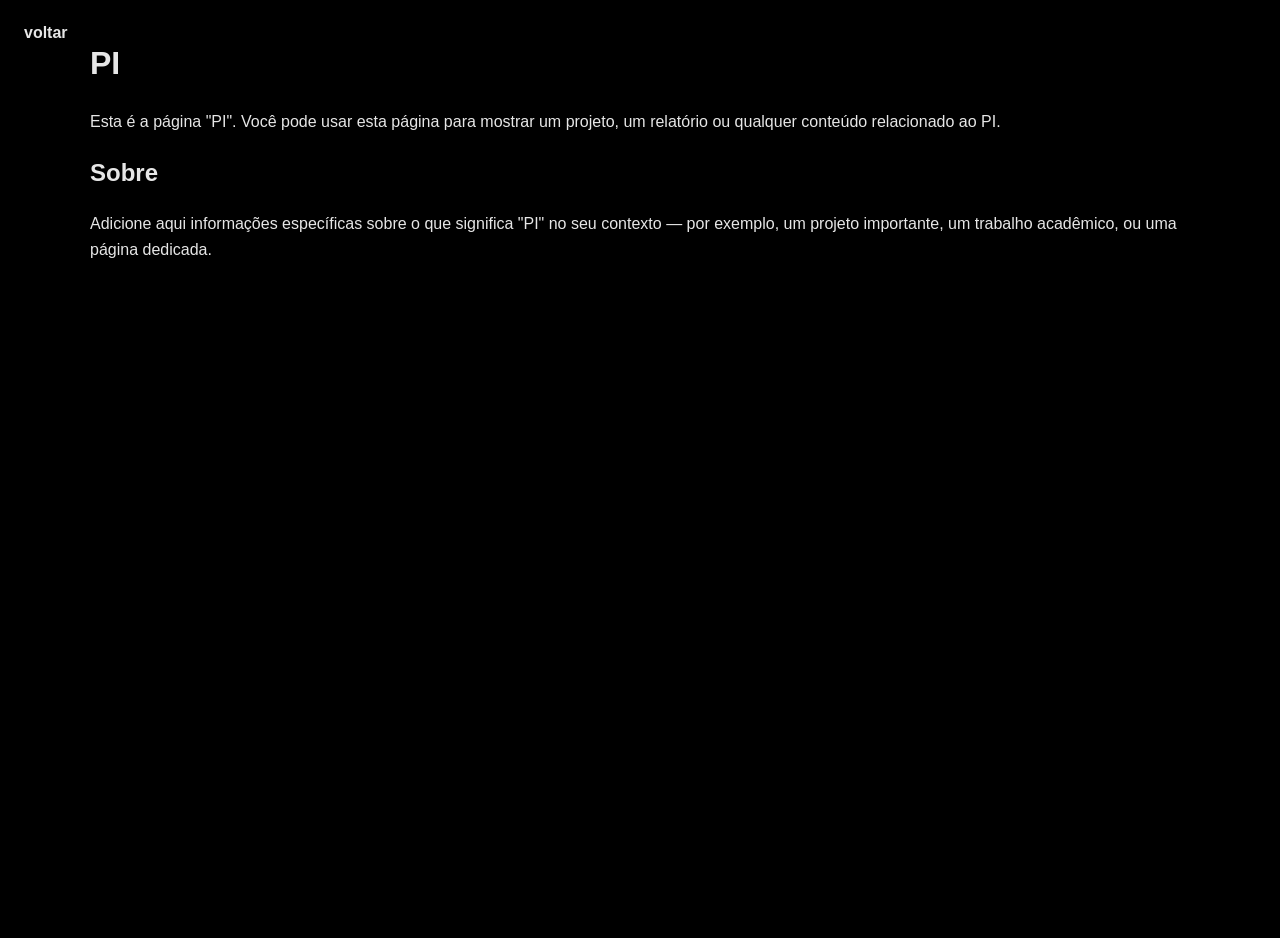
==== pi.html @ 8cd95c02 "Add files via upload" ====
<!DOCTYPE html>
<html lang="pt-BR">
<head>
    <meta charset="utf-8">
    <meta name="viewport" content="width=device-width,initial-scale=1">
    <title>PI - Kauan Petrilho</title>
    <link rel="stylesheet" href="styles.css">
    <meta name="description" content="Página PI de Kauan Petrilho">
    <style>
      body{background:#000;color:#e6e6e6;font-family:Inter,Arial,sans-serif}
      .container{width:min(1100px,92%);margin:2.4rem auto}
      a{color:#9fd7d0}
      /* esconder botão do GitHub nesta página para evitar sobreposição */
      .github-btn{display:none !important}
      /* botão voltar fixo no canto superior esquerdo */
      .back-btn{position:fixed;top:12px;left:12px;padding:8px 12px;border-radius:8px;background:transparent;border:0;color:#e6e6e6;text-decoration:none;font-weight:600;z-index:10001;transition:transform 160ms ease, color 160ms}
      .back-btn:hover{transform:translateY(-3px);color:#fff}
    </style>
</head>
<body>
    <a class="back-btn" href="portfolio.html">voltar</a>
    <main class="container">
        <h1>PI</h1>
        <p>Esta é a página "PI". Você pode usar esta página para mostrar um projeto, um relatório ou qualquer conteúdo relacionado ao PI.</p>
        <h2>Sobre</h2>
        <p>Adicione aqui informações específicas sobre o que significa "PI" no seu contexto — por exemplo, um projeto importante, um trabalho acadêmico, ou uma página dedicada.</p>
        
    </main>
</body>
</html>
---- styles.css ----
* { box-sizing: border-box; margin: 0; padding: 0; }
html,body { height: 100%; }
body {
  font-family: Inter, Arial, Helvetica, sans-serif;
  background: #000; /* preto básico */
  color: #e6e6e6;
  -webkit-font-smoothing:antialiased;
  -moz-osx-font-smoothing:grayscale;
  line-height: 1.6;
}

.container { width: min(1100px, 92%); margin: 0 auto; }

/* Header / Nav */
.site-header { padding: 1rem 0 0; }
.header-inner { display: flex; align-items: center; justify-content: space-between; padding: 0.5rem 0; }
.logo { color: #fff; font-weight:700; text-decoration:none; font-size:1.05rem; }
.main-nav a { color: #cfcfcf; margin-left: 1.1rem; text-decoration:none; font-weight:500; }
.main-nav a:hover { color: #fff; }

/* GitHub button (fixed top-left) */
.github-btn { position:fixed; top:12px; left:12px; display:inline-flex; align-items:center; justify-content:center; width:46px; height:46px; border-radius:10px; background:#111; border:1px solid rgba(255,255,255,0.06); color:#e6e6e6; text-decoration:none; box-shadow:0 6px 18px rgba(0,0,0,0.6); transition: transform 200ms ease, background 200ms ease, box-shadow 200ms ease; z-index:9999; }
.github-btn svg { width:18px; height:18px; }
.github-btn:hover { transform: translateY(-4px) scale(1.06); background:#222; box-shadow:0 12px 30px rgba(0,0,0,0.75); }

/* Hero */
.hero { margin-top: 1rem; background: linear-gradient(180deg, rgba(255,255,255,0.02), rgba(255,255,255,0.01)); padding: 2.4rem; border-radius: 12px; }
.hero-inner { display:flex; gap:2rem; align-items:center; justify-content:space-between; }
.hero-text h1 { font-size: clamp(1.6rem, 3.6vw, 2.6rem); margin-bottom: 0.4rem; color:#fff; }
.hero-text p { color: #d6d6d6; margin-bottom: 0.6rem; }
.lead { opacity:0.9; margin-bottom: 0.8rem; }
.hero-photo { width:140px; height:140px; display:flex; align-items:center; justify-content:center; }

.hero-ctas { margin-top: 0.6rem; display:flex; gap:0.8rem; }
.btn { display:inline-block; padding:0.55rem 0.9rem; border-radius:8px; text-decoration:none; color:#e6e6e6; background:transparent; border:1px solid rgba(230,230,230,0.06); }
.btn-primary { background:#1a1a1a; border:1px solid rgba(255,255,255,0.06); box-shadow:0 4px 12px rgba(0,0,0,0.6); }
.btn-primary:hover { background:#272727; }

/* Sections */
main { display: grid; gap: 1.2rem; margin-top: 1.6rem; }
section { background: rgba(255,255,255,0.02); border-radius:10px; padding:1.2rem; border:1px solid rgba(255,255,255,0.03); }
section h2 { color: #ffffff; margin-bottom:0.6rem; }

.projects-grid { display:grid; grid-template-columns: repeat(auto-fit, minmax(220px,1fr)); gap:1rem; }
.project-card { background: rgba(255,255,255,0.01); padding:0.9rem; border-radius:10px; border:1px solid rgba(255,255,255,0.03); }
.project-card h3 { margin-bottom:0.4rem; color:#fff; }

.contact a { color:#9fd7d0; text-decoration:none; }
.contact a:hover { text-decoration:underline; }

footer { text-align:center; padding:1rem 0; color:#9b9b9b; margin-top:1rem; }

/* Responsive adjustments */
@media (max-width: 720px) {
  .hero-inner { flex-direction:column; text-align:center; }
  .main-nav { display:none; }
  .hero-photo { margin-top:0.6rem; }
}
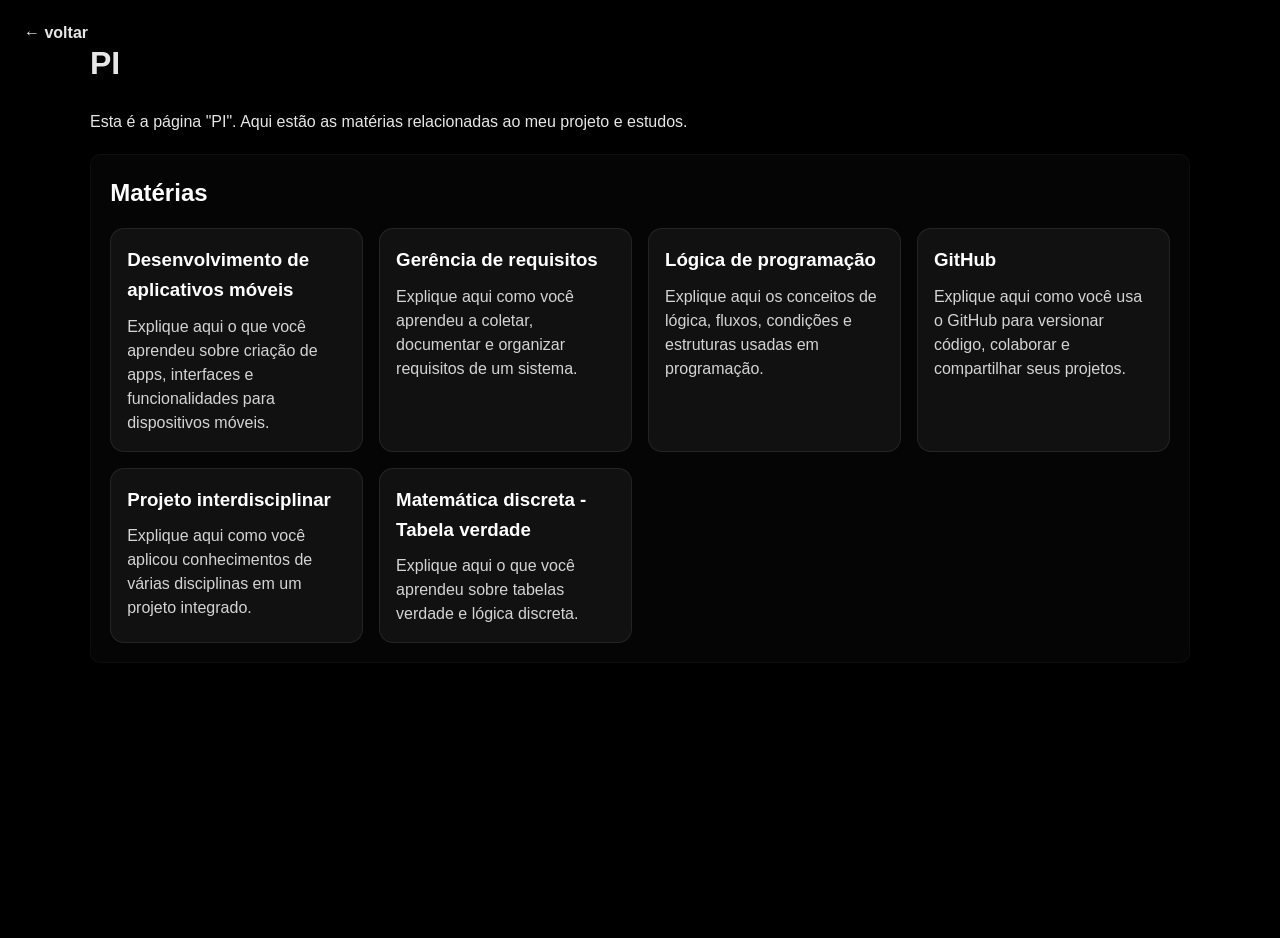
==== commit 303a1129: "Update pi.html" ====
--- a/pi.html
+++ b/pi.html
@@ -10,6 +10,10 @@
       body{background:#000;color:#e6e6e6;font-family:Inter,Arial,sans-serif}
       .container{width:min(1100px,92%);margin:2.4rem auto}
       a{color:#9fd7d0}
+      .subject-grid{display:grid;grid-template-columns:repeat(auto-fit,minmax(240px,1fr));gap:1rem;margin-top:1rem}
+      .subject-card{background:rgba(255,255,255,0.05);border:1px solid rgba(255,255,255,0.08);border-radius:14px;padding:1rem;}
+      .subject-card h3{margin-bottom:0.6rem;color:#fff}
+      .subject-card p{color:#d4d4d4;line-height:1.5}
       /* esconder botão do GitHub nesta página para evitar sobreposição */
       .github-btn{display:none !important}
       /* botão voltar fixo no canto superior esquerdo */
@@ -18,13 +22,40 @@
     </style>
 </head>
 <body>
-    <a class="back-btn" href="portfolio.html">voltar</a>
+    <a class="back-btn" href="portfolio.html">← voltar</a>
     <main class="container">
         <h1>PI</h1>
-        <p>Esta é a página "PI". Você pode usar esta página para mostrar um projeto, um relatório ou qualquer conteúdo relacionado ao PI.</p>
-        <h2>Sobre</h2>
-        <p>Adicione aqui informações específicas sobre o que significa "PI" no seu contexto — por exemplo, um projeto importante, um trabalho acadêmico, ou uma página dedicada.</p>
-        
+        <p>Esta é a página "PI". Aqui estão as matérias relacionadas ao meu projeto e estudos.</p>
+
+        <section class="subjects">
+            <h2>Matérias</h2>
+            <div class="subject-grid">
+                <div class="subject-card">
+                    <h3>Desenvolvimento de aplicativos móveis</h3>
+                    <p>Explique aqui o que você aprendeu sobre criação de apps, interfaces e funcionalidades para dispositivos móveis.</p>
+                </div>
+                <div class="subject-card">
+                    <h3>Gerência de requisitos</h3>
+                    <p>Explique aqui como você aprendeu a coletar, documentar e organizar requisitos de um sistema.</p>
+                </div>
+                <div class="subject-card">
+                    <h3>Lógica de programação</h3>
+                    <p>Explique aqui os conceitos de lógica, fluxos, condições e estruturas usadas em programação.</p>
+                </div>
+                <div class="subject-card">
+                    <h3>GitHub</h3>
+                    <p>Explique aqui como você usa o GitHub para versionar código, colaborar e compartilhar seus projetos.</p>
+                </div>
+                <div class="subject-card">
+                    <h3>Projeto interdisciplinar</h3>
+                    <p>Explique aqui como você aplicou conhecimentos de várias disciplinas em um projeto integrado.</p>
+                </div>
+                <div class="subject-card">
+                    <h3>Matemática discreta - Tabela verdade</h3>
+                    <p>Explique aqui o que você aprendeu sobre tabelas verdade e lógica discreta.</p>
+                </div>
+            </div>
+        </section>
     </main>
 </body>
 </html>
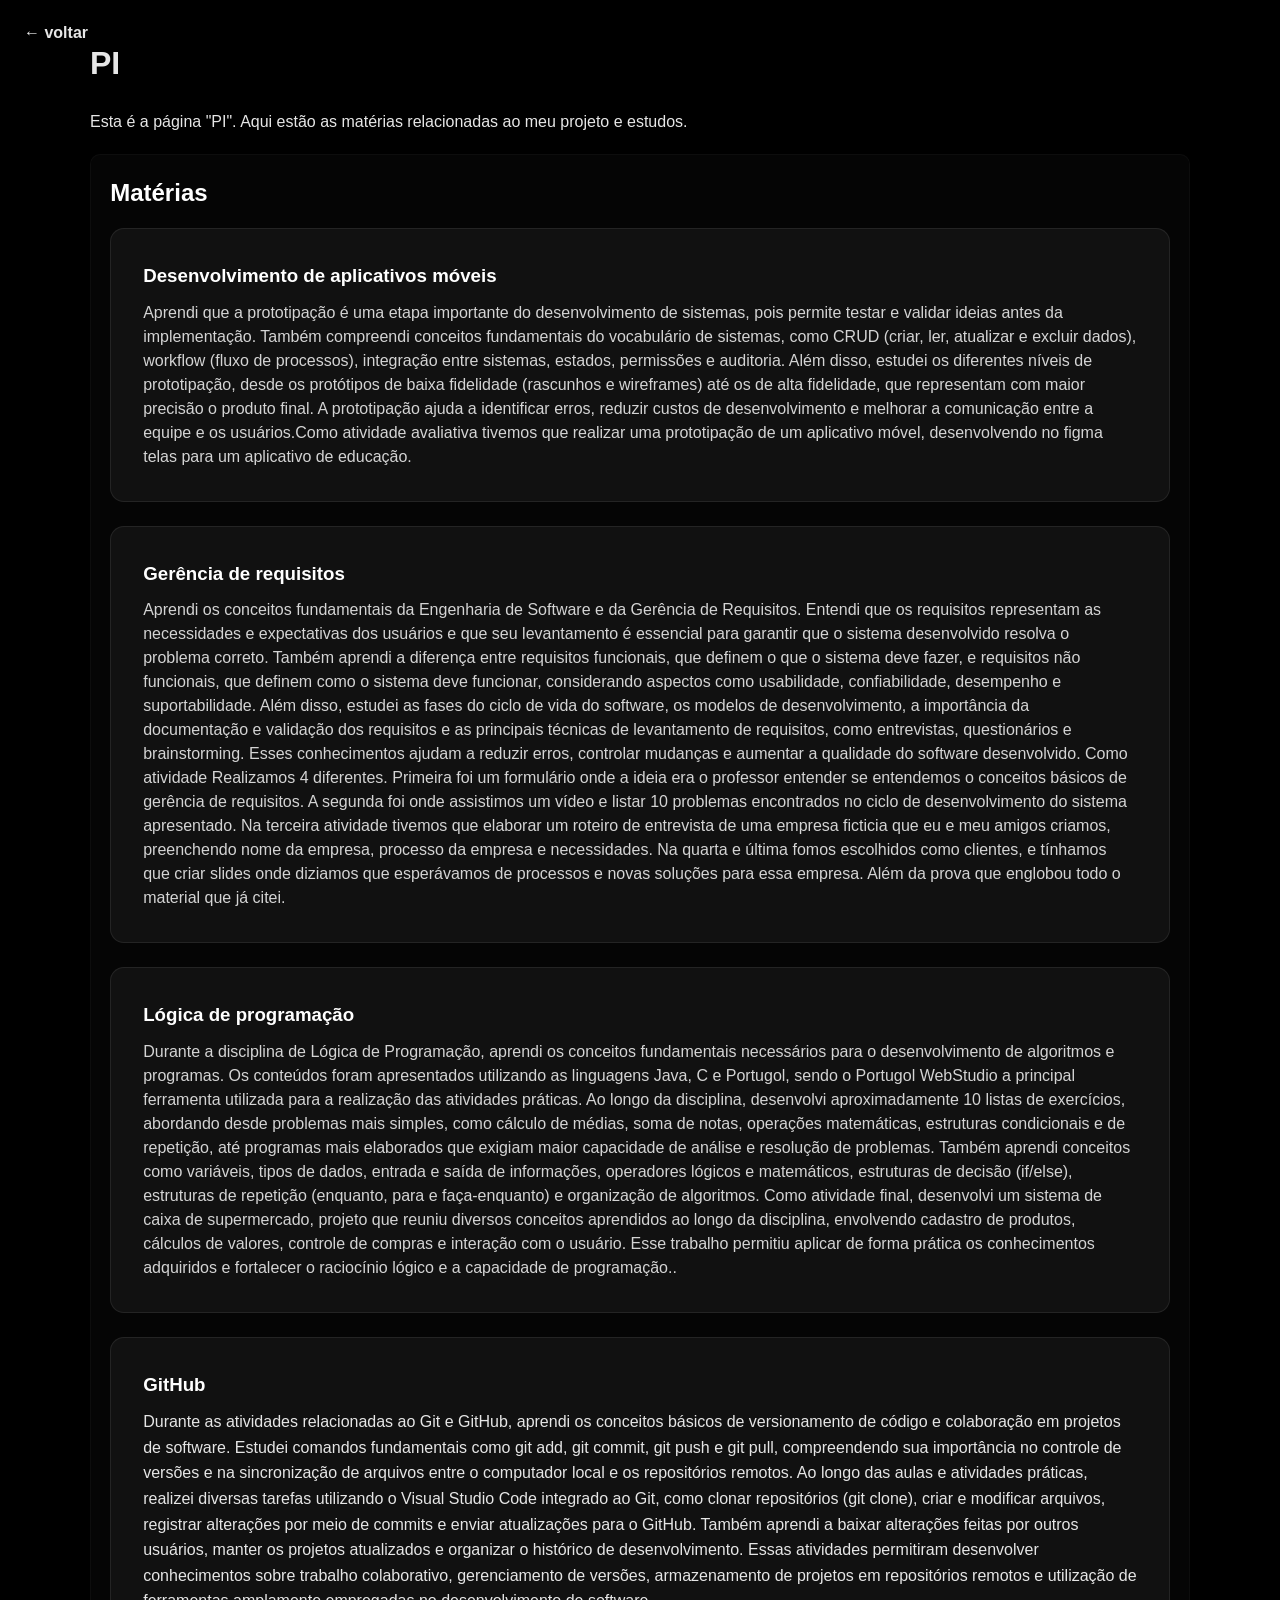
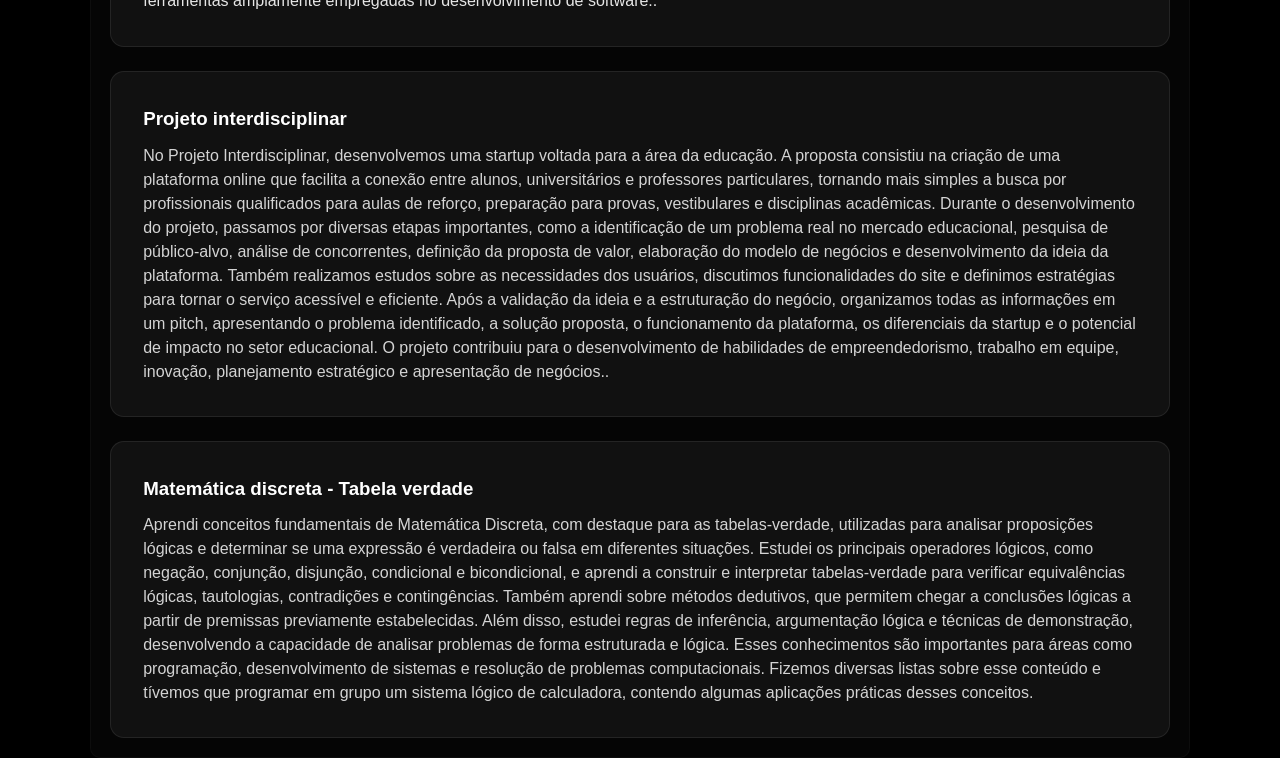
==== commit 94dc4827: "Update pi.html" ====
--- a/pi.html
+++ b/pi.html
@@ -10,8 +10,8 @@
       body{background:#000;color:#e6e6e6;font-family:Inter,Arial,sans-serif}
       .container{width:min(1100px,92%);margin:2.4rem auto}
       a{color:#9fd7d0}
-      .subject-grid{display:grid;grid-template-columns:repeat(auto-fit,minmax(240px,1fr));gap:1rem;margin-top:1rem}
-      .subject-card{background:rgba(255,255,255,0.05);border:1px solid rgba(255,255,255,0.08);border-radius:14px;padding:1rem;}
+      .subject-grid{display:grid;grid-template-columns:1fr;gap:1.5rem;margin-top:1rem}
+      .subject-card{background:rgba(255,255,255,0.05);border:1px solid rgba(255,255,255,0.08);border-radius:14px;padding:2rem;min-height:200px;}
       .subject-card h3{margin-bottom:0.6rem;color:#fff}
       .subject-card p{color:#d4d4d4;line-height:1.5}
       /* esconder botão do GitHub nesta página para evitar sobreposição */
@@ -32,27 +32,43 @@
             <div class="subject-grid">
                 <div class="subject-card">
                     <h3>Desenvolvimento de aplicativos móveis</h3>
-                    <p>Explique aqui o que você aprendeu sobre criação de apps, interfaces e funcionalidades para dispositivos móveis.</p>
+                    <p>Aprendi que a prototipação é uma etapa importante do desenvolvimento de sistemas, pois permite testar e validar ideias antes da implementação. Também compreendi conceitos fundamentais do vocabulário de sistemas, como CRUD (criar, ler, atualizar e excluir dados), workflow (fluxo de processos), integração entre sistemas, estados, permissões e auditoria. Além disso, estudei os diferentes níveis de prototipação, desde os protótipos de baixa fidelidade (rascunhos e wireframes) até os de alta fidelidade, que representam com maior precisão o produto final. A prototipação ajuda a identificar erros, reduzir custos de desenvolvimento e melhorar a comunicação entre a equipe e os usuários.Como atividade avaliativa tivemos que realizar uma prototipação de um aplicativo móvel, desenvolvendo no figma telas para um aplicativo de educação.    </p>
                 </div>
                 <div class="subject-card">
                     <h3>Gerência de requisitos</h3>
-                    <p>Explique aqui como você aprendeu a coletar, documentar e organizar requisitos de um sistema.</p>
+                    <p>Aprendi os conceitos fundamentais da Engenharia de Software e da Gerência de Requisitos. Entendi que os requisitos representam as necessidades e expectativas dos usuários e que seu levantamento é essencial para garantir que o sistema desenvolvido resolva o problema correto. Também aprendi a diferença entre requisitos funcionais, que definem o que o sistema deve fazer, e requisitos não funcionais, que definem como o sistema deve funcionar, considerando aspectos como usabilidade, confiabilidade, desempenho e suportabilidade. Além disso, estudei as fases do ciclo de vida do software, os modelos de desenvolvimento, a importância da documentação e validação dos requisitos e as principais técnicas de levantamento de requisitos, como entrevistas, questionários e brainstorming. Esses conhecimentos ajudam a reduzir erros, controlar mudanças e aumentar a qualidade do software desenvolvido. Como atividade Realizamos 4 diferentes. Primeira foi um formulário onde a ideia era o professor entender se entendemos o conceitos básicos de gerência de requisitos. A segunda foi onde assistimos um vídeo e listar 10 problemas encontrados no ciclo de desenvolvimento do sistema apresentado. Na terceira atividade tivemos que elaborar um roteiro de entrevista de uma empresa ficticia que eu e meu amigos criamos, preenchendo nome da empresa, processo da empresa e necessidades. Na quarta e última fomos escolhidos como clientes, e tínhamos que criar slides onde diziamos que esperávamos de processos e novas soluções para essa empresa. Além da prova que englobou todo o material que já citei.  </p>
                 </div>
                 <div class="subject-card">
                     <h3>Lógica de programação</h3>
-                    <p>Explique aqui os conceitos de lógica, fluxos, condições e estruturas usadas em programação.</p>
+                    <p>Durante a disciplina de Lógica de Programação, aprendi os conceitos fundamentais necessários para o desenvolvimento de algoritmos e programas. Os conteúdos foram apresentados utilizando as linguagens Java, C e Portugol, sendo o Portugol WebStudio a principal ferramenta utilizada para a realização das atividades práticas.
+
+Ao longo da disciplina, desenvolvi aproximadamente 10 listas de exercícios, abordando desde problemas mais simples, como cálculo de médias, soma de notas, operações matemáticas, estruturas condicionais e de repetição, até programas mais elaborados que exigiam maior capacidade de análise e resolução de problemas.
+
+Também aprendi conceitos como variáveis, tipos de dados, entrada e saída de informações, operadores lógicos e matemáticos, estruturas de decisão (if/else), estruturas de repetição (enquanto, para e faça-enquanto) e organização de algoritmos.
+
+Como atividade final, desenvolvi um sistema de caixa de supermercado, projeto que reuniu diversos conceitos aprendidos ao longo da disciplina, envolvendo cadastro de produtos, cálculos de valores, controle de compras e interação com o usuário. Esse trabalho permitiu aplicar de forma prática os conhecimentos adquiridos e fortalecer o raciocínio lógico e a capacidade de programação..</p>
                 </div>
                 <div class="subject-card">
                     <h3>GitHub</h3>
-                    <p>Explique aqui como você usa o GitHub para versionar código, colaborar e compartilhar seus projetos.</p>
+                    <p ></p>Durante as atividades relacionadas ao Git e GitHub, aprendi os conceitos básicos de versionamento de código e colaboração em projetos de software. Estudei comandos fundamentais como git add, git commit, git push e git pull, compreendendo sua importância no controle de versões e na sincronização de arquivos entre o computador local e os repositórios remotos.
+                       Ao longo das aulas e atividades práticas, realizei diversas tarefas utilizando o Visual Studio Code integrado ao Git, como clonar repositórios (git clone), criar e modificar arquivos, registrar alterações por meio de commits e enviar atualizações para o GitHub. Também aprendi a baixar alterações feitas por outros usuários, manter os projetos atualizados e organizar o histórico de desenvolvimento.
+
+Essas atividades permitiram desenvolver conhecimentos sobre trabalho colaborativo, gerenciamento de versões, armazenamento de projetos em repositórios remotos e utilização de ferramentas amplamente empregadas no desenvolvimento de software..</p>
                 </div>
                 <div class="subject-card">
                     <h3>Projeto interdisciplinar</h3>
-                    <p>Explique aqui como você aplicou conhecimentos de várias disciplinas em um projeto integrado.</p>
+                    <p>No Projeto Interdisciplinar, desenvolvemos uma startup voltada para a área da educação. A proposta consistiu na criação de uma plataforma online que facilita a conexão entre alunos, universitários e professores particulares, tornando mais simples a busca por profissionais qualificados para aulas de reforço, preparação para provas, vestibulares e disciplinas acadêmicas.
+
+Durante o desenvolvimento do projeto, passamos por diversas etapas importantes, como a identificação de um problema real no mercado educacional, pesquisa de público-alvo, análise de concorrentes, definição da proposta de valor, elaboração do modelo de negócios e desenvolvimento da ideia da plataforma. Também realizamos estudos sobre as necessidades dos usuários, discutimos funcionalidades do site e definimos estratégias para tornar o serviço acessível e eficiente.
+
+Após a validação da ideia e a estruturação do negócio, organizamos todas as informações em um pitch, apresentando o problema identificado, a solução proposta, o funcionamento da plataforma, os diferenciais da startup e o potencial de impacto no setor educacional.
+
+O projeto contribuiu para o desenvolvimento de habilidades de empreendedorismo, trabalho em equipe, inovação, planejamento estratégico e apresentação de negócios..</p>
                 </div>
                 <div class="subject-card">
                     <h3>Matemática discreta - Tabela verdade</h3>
-                    <p>Explique aqui o que você aprendeu sobre tabelas verdade e lógica discreta.</p>
+                    <p>Aprendi conceitos fundamentais de Matemática Discreta, com destaque para as tabelas-verdade, utilizadas para analisar proposições lógicas e determinar se uma expressão é verdadeira ou falsa em diferentes situações. Estudei os principais operadores lógicos, como negação, conjunção, disjunção, condicional e bicondicional, e aprendi a construir e interpretar tabelas-verdade para verificar equivalências lógicas, tautologias, contradições e contingências.
+                    Também aprendi sobre métodos dedutivos, que permitem chegar a conclusões lógicas a partir de premissas previamente estabelecidas. Além disso, estudei regras de inferência, argumentação lógica e técnicas de demonstração, desenvolvendo a capacidade de analisar problemas de forma estruturada e lógica. Esses conhecimentos são importantes para áreas como programação, desenvolvimento de sistemas e resolução de problemas computacionais. Fizemos diversas listas sobre esse conteúdo e tívemos que programar em grupo um sistema lógico de calculadora, contendo algumas aplicações práticas desses conceitos. </p>
                 </div>
             </div>
         </section>
--- a/styles.css
+++ b/styles.css
@@ -1,3 +1,4 @@
+/* Reset and base */
 * { box-sizing: border-box; margin: 0; padding: 0; }
 html,body { height: 100%; }
 body {
@@ -18,10 +19,11 @@
 .main-nav a { color: #cfcfcf; margin-left: 1.1rem; text-decoration:none; font-weight:500; }
 .main-nav a:hover { color: #fff; }
 
-/* GitHub button (fixed top-left) */
-.github-btn { position:fixed; top:12px; left:12px; display:inline-flex; align-items:center; justify-content:center; width:46px; height:46px; border-radius:10px; background:#111; border:1px solid rgba(255,255,255,0.06); color:#e6e6e6; text-decoration:none; box-shadow:0 6px 18px rgba(0,0,0,0.6); transition: transform 200ms ease, background 200ms ease, box-shadow 200ms ease; z-index:9999; }
-.github-btn svg { width:18px; height:18px; }
-.github-btn:hover { transform: translateY(-4px) scale(1.06); background:#222; box-shadow:0 12px 30px rgba(0,0,0,0.75); }
+/* Social buttons (fixed top-left) */
+.social-buttons { position:fixed; top:12px; left:12px; display:flex; gap:0.75rem; z-index:9999; }
+.social-btn { display:inline-flex; align-items:center; justify-content:center; width:46px; height:46px; border-radius:10px; background:#111; border:1px solid rgba(255,255,255,0.06); color:#e6e6e6; text-decoration:none; box-shadow:0 6px 18px rgba(0,0,0,0.6); transition: transform 200ms ease, background 200ms ease, box-shadow 200ms ease; }
+.social-btn svg { width:18px; height:18px; }
+.social-btn:hover { transform: translateY(-4px) scale(1.06); background:#222; box-shadow:0 12px 30px rgba(0,0,0,0.75); }
 
 /* Hero */
 .hero { margin-top: 1rem; background: linear-gradient(180deg, rgba(255,255,255,0.02), rgba(255,255,255,0.01)); padding: 2.4rem; border-radius: 12px; }
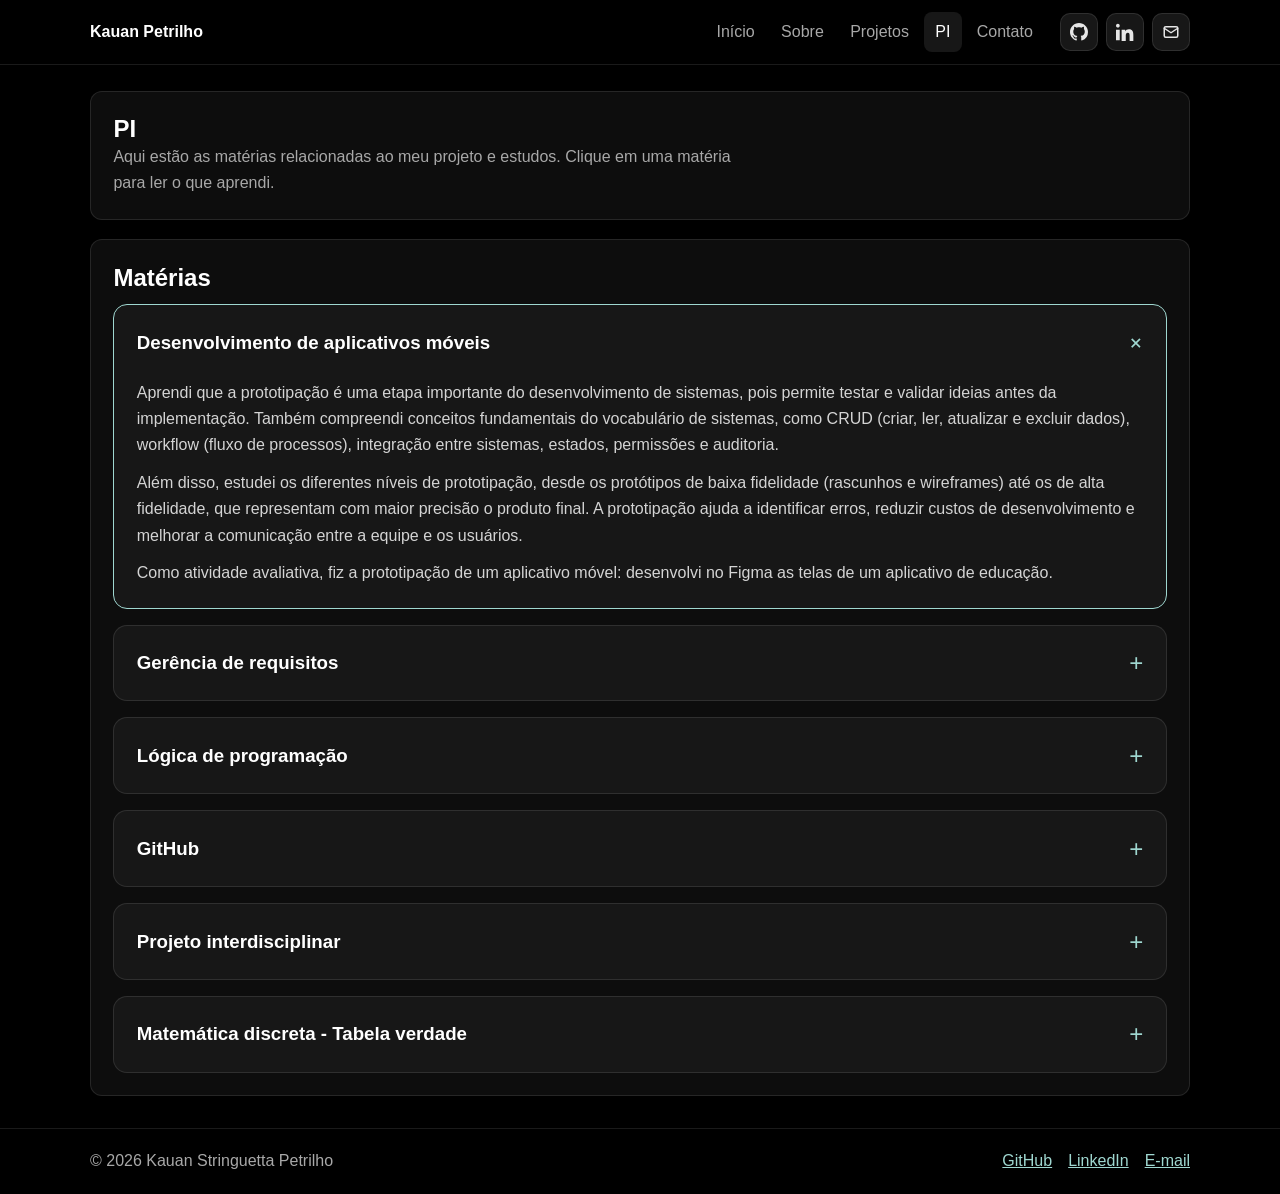
==== commit b0338875: "mudanças basicas no repositorio" ====
--- a/pi.html
+++ b/pi.html
@@ -1,77 +1,129 @@
 <!DOCTYPE html>
 <html lang="pt-BR">
 <head>
-    <meta charset="utf-8">
-    <meta name="viewport" content="width=device-width,initial-scale=1">
+    <meta charset="UTF-8">
+    <meta name="viewport" content="width=device-width, initial-scale=1.0">
     <title>PI - Kauan Petrilho</title>
-    <link rel="stylesheet" href="styles.css">
-    <meta name="description" content="Página PI de Kauan Petrilho">
-    <style>
-      body{background:#000;color:#e6e6e6;font-family:Inter,Arial,sans-serif}
-      .container{width:min(1100px,92%);margin:2.4rem auto}
-      a{color:#9fd7d0}
-      .subject-grid{display:grid;grid-template-columns:1fr;gap:1.5rem;margin-top:1rem}
-      .subject-card{background:rgba(255,255,255,0.05);border:1px solid rgba(255,255,255,0.08);border-radius:14px;padding:2rem;min-height:200px;}
-      .subject-card h3{margin-bottom:0.6rem;color:#fff}
-      .subject-card p{color:#d4d4d4;line-height:1.5}
-      /* esconder botão do GitHub nesta página para evitar sobreposição */
-      .github-btn{display:none !important}
-      /* botão voltar fixo no canto superior esquerdo */
-      .back-btn{position:fixed;top:12px;left:12px;padding:8px 12px;border-radius:8px;background:transparent;border:0;color:#e6e6e6;text-decoration:none;font-weight:600;z-index:10001;transition:transform 160ms ease, color 160ms}
-      .back-btn:hover{transform:translateY(-3px);color:#fff}
-    </style>
+    <meta name="description" content="Página PI de Kauan Petrilho: matérias e atividades do primeiro ano">
+    <link rel="stylesheet" href="style.css">
+    <script src="script.js" defer></script>
 </head>
 <body>
-    <a class="back-btn" href="portfolio.html">← voltar</a>
-    <main class="container">
-        <h1>PI</h1>
-        <p>Esta é a página "PI". Aqui estão as matérias relacionadas ao meu projeto e estudos.</p>
+    <a class="skip-link" href="#conteudo">Ir para o conteúdo</a>
 
-        <section class="subjects">
-            <h2>Matérias</h2>
+    <header class="site-header">
+        <div class="container header-inner">
+            <a class="logo" href="index.html">Kauan Petrilho</a>
+            <button class="menu-toggle" type="button" aria-expanded="false" aria-controls="main-nav" aria-label="Abrir menu">
+                <span></span><span></span><span></span>
+            </button>
+            <nav id="main-nav" class="main-nav" aria-label="Navegação principal">
+                <a href="index.html">Início</a>
+                <a href="index.html#about">Sobre</a>
+                <a href="projetos.html">Projetos</a>
+                <a href="pi.html" aria-current="page">PI</a>
+                <a href="index.html#contact">Contato</a>
+            </nav>
+            <div class="header-actions">
+                <a class="icon-btn" href="https://github.com/Kauan-petrilho" target="_blank" rel="noopener" aria-label="GitHub" title="GitHub">
+                    <svg viewBox="0 0 16 16" fill="currentColor" aria-hidden="true"><path fill-rule="evenodd" d="M8 0C3.58 0 0 3.58 0 8c0 3.54 2.29 6.53 5.47 7.59.4.07.55-.17.55-.38 0-.19-.01-.82-.01-1.49-2.01.37-2.53-.49-2.69-.94-.09-.23-.48-.94-.82-1.13-.28-.15-.68-.52-.01-.53.63-.01 1.08.58 1.23.82.72 1.21 1.87.87 2.33.66.07-.52.28-.87.51-1.07-1.78-.2-3.64-.89-3.64-3.95 0-.87.31-1.59.82-2.15-.08-.2-.36-1.02.08-2.12 0 0 .67-.21 2.2.82.64-.18 1.32-.27 2-.27.68 0 1.36.09 2 .27 1.53-1.04 2.2-.82 2.2-.82.44 1.1.16 1.92.08 2.12.51.56.82 1.27.82 2.15 0 3.07-1.87 3.75-3.65 3.95.29.25.54.73.54 1.48 0 1.07-.01 1.93-.01 2.2 0 .21.15.46.55.38A8.013 8.013 0 0 0 16 8c0-4.42-3.58-8-8-8z"/></svg>
+                </a>
+                <a class="icon-btn" href="https://www.linkedin.com/in/kauan-petrilho-874bb33b4/" target="_blank" rel="noopener" aria-label="LinkedIn" title="LinkedIn">
+                    <svg viewBox="0 0 24 24" fill="currentColor" aria-hidden="true"><path d="M4.98 3.5C4.98 4.88 3.88 6 2.49 6 1.1 6 0 4.88 0 3.5 0 2.12 1.1 1 2.49 1 3.88 1 4.98 2.12 4.98 3.5zM0 8.99h4.98v14H0v-14zm7.5 0h4.78v1.89h.07c.67-1.27 2.31-2.6 4.76-2.6 5.08 0 6.01 3.34 6.01 7.68v8.03h-4.98v-7.12c0-1.7-.03-3.89-2.37-3.89-2.38 0-2.74 1.86-2.74 3.79v7.22H7.5v-14z"/></svg>
+                </a>
+                <a class="icon-btn" href="mailto:kauanpetrilho@gmail.com" aria-label="Enviar e-mail" title="Gmail">
+                    <svg viewBox="0 0 24 24" fill="none" stroke="currentColor" stroke-width="2" stroke-linecap="round" stroke-linejoin="round" aria-hidden="true"><rect x="3" y="5" width="18" height="14" rx="2"/><path d="m3 7 9 6 9-6"/></svg>
+                </a>
+            </div>
+        </div>
+    </header>
+
+    <main id="conteudo" class="container">
+        <section aria-labelledby="titulo-pi">
+            <h1 id="titulo-pi">PI</h1>
+            <p class="page-intro">Aqui estão as matérias relacionadas ao meu projeto e estudos. Clique em uma matéria para ler o que aprendi.</p>
+        </section>
+
+        <section aria-labelledby="titulo-materias">
+            <h2 id="titulo-materias">Matérias</h2>
             <div class="subject-grid">
-                <div class="subject-card">
-                    <h3>Desenvolvimento de aplicativos móveis</h3>
-                    <p>Aprendi que a prototipação é uma etapa importante do desenvolvimento de sistemas, pois permite testar e validar ideias antes da implementação. Também compreendi conceitos fundamentais do vocabulário de sistemas, como CRUD (criar, ler, atualizar e excluir dados), workflow (fluxo de processos), integração entre sistemas, estados, permissões e auditoria. Além disso, estudei os diferentes níveis de prototipação, desde os protótipos de baixa fidelidade (rascunhos e wireframes) até os de alta fidelidade, que representam com maior precisão o produto final. A prototipação ajuda a identificar erros, reduzir custos de desenvolvimento e melhorar a comunicação entre a equipe e os usuários.Como atividade avaliativa tivemos que realizar uma prototipação de um aplicativo móvel, desenvolvendo no figma telas para um aplicativo de educação.    </p>
-                </div>
-                <div class="subject-card">
-                    <h3>Gerência de requisitos</h3>
-                    <p>Aprendi os conceitos fundamentais da Engenharia de Software e da Gerência de Requisitos. Entendi que os requisitos representam as necessidades e expectativas dos usuários e que seu levantamento é essencial para garantir que o sistema desenvolvido resolva o problema correto. Também aprendi a diferença entre requisitos funcionais, que definem o que o sistema deve fazer, e requisitos não funcionais, que definem como o sistema deve funcionar, considerando aspectos como usabilidade, confiabilidade, desempenho e suportabilidade. Além disso, estudei as fases do ciclo de vida do software, os modelos de desenvolvimento, a importância da documentação e validação dos requisitos e as principais técnicas de levantamento de requisitos, como entrevistas, questionários e brainstorming. Esses conhecimentos ajudam a reduzir erros, controlar mudanças e aumentar a qualidade do software desenvolvido. Como atividade Realizamos 4 diferentes. Primeira foi um formulário onde a ideia era o professor entender se entendemos o conceitos básicos de gerência de requisitos. A segunda foi onde assistimos um vídeo e listar 10 problemas encontrados no ciclo de desenvolvimento do sistema apresentado. Na terceira atividade tivemos que elaborar um roteiro de entrevista de uma empresa ficticia que eu e meu amigos criamos, preenchendo nome da empresa, processo da empresa e necessidades. Na quarta e última fomos escolhidos como clientes, e tínhamos que criar slides onde diziamos que esperávamos de processos e novas soluções para essa empresa. Além da prova que englobou todo o material que já citei.  </p>
-                </div>
-                <div class="subject-card">
-                    <h3>Lógica de programação</h3>
-                    <p>Durante a disciplina de Lógica de Programação, aprendi os conceitos fundamentais necessários para o desenvolvimento de algoritmos e programas. Os conteúdos foram apresentados utilizando as linguagens Java, C e Portugol, sendo o Portugol WebStudio a principal ferramenta utilizada para a realização das atividades práticas.
+                <details class="subject-card" open>
+                    <summary><h3>Desenvolvimento de aplicativos móveis</h3></summary>
+                    <div class="subject-body">
+                        <p>Aprendi que a prototipação é uma etapa importante do desenvolvimento de sistemas, pois permite testar e validar ideias antes da implementação. Também compreendi conceitos fundamentais do vocabulário de sistemas, como CRUD (criar, ler, atualizar e excluir dados), workflow (fluxo de processos), integração entre sistemas, estados, permissões e auditoria.</p>
+                        <p>Além disso, estudei os diferentes níveis de prototipação, desde os protótipos de baixa fidelidade (rascunhos e wireframes) até os de alta fidelidade, que representam com maior precisão o produto final. A prototipação ajuda a identificar erros, reduzir custos de desenvolvimento e melhorar a comunicação entre a equipe e os usuários.</p>
+                        <p>Como atividade avaliativa, fiz a prototipação de um aplicativo móvel: desenvolvi no Figma as telas de um aplicativo de educação.</p>
+                    </div>
+                </details>
 
-Ao longo da disciplina, desenvolvi aproximadamente 10 listas de exercícios, abordando desde problemas mais simples, como cálculo de médias, soma de notas, operações matemáticas, estruturas condicionais e de repetição, até programas mais elaborados que exigiam maior capacidade de análise e resolução de problemas.
+                <details class="subject-card">
+                    <summary><h3>Gerência de requisitos</h3></summary>
+                    <div class="subject-body">
+                        <p>Aprendi os conceitos fundamentais da Engenharia de Software e da Gerência de Requisitos. Entendi que os requisitos representam as necessidades e expectativas dos usuários e que seu levantamento é essencial para garantir que o sistema desenvolvido resolva o problema correto. Também aprendi a diferença entre requisitos funcionais, que definem o que o sistema deve fazer, e requisitos não funcionais, que definem como o sistema deve funcionar, considerando aspectos como usabilidade, confiabilidade, desempenho e suportabilidade.</p>
+                        <p>Além disso, estudei as fases do ciclo de vida do software, os modelos de desenvolvimento, a importância da documentação e validação dos requisitos e as principais técnicas de levantamento de requisitos, como entrevistas, questionários e brainstorming. Esses conhecimentos ajudam a reduzir erros, controlar mudanças e aumentar a qualidade do software desenvolvido.</p>
+                        <p>Atividades realizadas:</p>
+                        <ol>
+                            <li>Um formulário para o professor avaliar se entendemos os conceitos básicos de gerência de requisitos.</li>
+                            <li>Assistimos a um vídeo e listamos 10 problemas encontrados no ciclo de desenvolvimento do sistema apresentado.</li>
+                            <li>Elaboramos um roteiro de entrevista para uma empresa fictícia criada por mim e meus amigos, preenchendo nome da empresa, processo da empresa e necessidades.</li>
+                            <li>Fomos escolhidos como clientes e criamos slides dizendo o que esperávamos de processos e novas soluções para essa empresa.</li>
+                        </ol>
+                        <p>Também houve uma prova que englobou todo o material citado.</p>
+                    </div>
+                </details>
 
-Também aprendi conceitos como variáveis, tipos de dados, entrada e saída de informações, operadores lógicos e matemáticos, estruturas de decisão (if/else), estruturas de repetição (enquanto, para e faça-enquanto) e organização de algoritmos.
+                <details class="subject-card">
+                    <summary><h3>Lógica de programação</h3></summary>
+                    <div class="subject-body">
+                        <p>Durante a disciplina de Lógica de Programação, aprendi os conceitos fundamentais necessários para o desenvolvimento de algoritmos e programas. Os conteúdos foram apresentados utilizando as linguagens Java, C e Portugol, sendo o Portugol WebStudio a principal ferramenta utilizada para as atividades práticas.</p>
+                        <p>Ao longo da disciplina, desenvolvi aproximadamente 10 listas de exercícios, abordando desde problemas mais simples, como cálculo de médias, soma de notas, operações matemáticas, estruturas condicionais e de repetição, até programas mais elaborados que exigiam maior capacidade de análise e resolução de problemas.</p>
+                        <p>Também aprendi conceitos como variáveis, tipos de dados, entrada e saída de informações, operadores lógicos e matemáticos, estruturas de decisão (if/else), estruturas de repetição (enquanto, para e faça-enquanto) e organização de algoritmos.</p>
+                        <p>Como atividade final, desenvolvi um sistema de caixa de supermercado, projeto que reuniu diversos conceitos aprendidos ao longo da disciplina, envolvendo cadastro de produtos, cálculos de valores, controle de compras e interação com o usuário. Esse trabalho permitiu aplicar na prática os conhecimentos adquiridos e fortalecer o raciocínio lógico e a capacidade de programação.</p>
+                    </div>
+                </details>
 
-Como atividade final, desenvolvi um sistema de caixa de supermercado, projeto que reuniu diversos conceitos aprendidos ao longo da disciplina, envolvendo cadastro de produtos, cálculos de valores, controle de compras e interação com o usuário. Esse trabalho permitiu aplicar de forma prática os conhecimentos adquiridos e fortalecer o raciocínio lógico e a capacidade de programação..</p>
-                </div>
-                <div class="subject-card">
-                    <h3>GitHub</h3>
-                    <p ></p>Durante as atividades relacionadas ao Git e GitHub, aprendi os conceitos básicos de versionamento de código e colaboração em projetos de software. Estudei comandos fundamentais como git add, git commit, git push e git pull, compreendendo sua importância no controle de versões e na sincronização de arquivos entre o computador local e os repositórios remotos.
-                       Ao longo das aulas e atividades práticas, realizei diversas tarefas utilizando o Visual Studio Code integrado ao Git, como clonar repositórios (git clone), criar e modificar arquivos, registrar alterações por meio de commits e enviar atualizações para o GitHub. Também aprendi a baixar alterações feitas por outros usuários, manter os projetos atualizados e organizar o histórico de desenvolvimento.
+                <details class="subject-card">
+                    <summary><h3>GitHub</h3></summary>
+                    <div class="subject-body">
+                        <p>Durante as atividades relacionadas ao Git e GitHub, aprendi os conceitos básicos de versionamento de código e colaboração em projetos de software. Estudei comandos fundamentais como git add, git commit, git push e git pull, compreendendo sua importância no controle de versões e na sincronização de arquivos entre o computador local e os repositórios remotos.</p>
+                        <p>Ao longo das aulas e atividades práticas, realizei diversas tarefas utilizando o Visual Studio Code integrado ao Git, como clonar repositórios (git clone), criar e modificar arquivos, registrar alterações por meio de commits e enviar atualizações para o GitHub. Também aprendi a baixar alterações feitas por outros usuários, manter os projetos atualizados e organizar o histórico de desenvolvimento.</p>
+                        <p>Essas atividades permitiram desenvolver conhecimentos sobre trabalho colaborativo, gerenciamento de versões, armazenamento de projetos em repositórios remotos e utilização de ferramentas amplamente empregadas no desenvolvimento de software.</p>
+                    </div>
+                </details>
 
-Essas atividades permitiram desenvolver conhecimentos sobre trabalho colaborativo, gerenciamento de versões, armazenamento de projetos em repositórios remotos e utilização de ferramentas amplamente empregadas no desenvolvimento de software..</p>
-                </div>
-                <div class="subject-card">
-                    <h3>Projeto interdisciplinar</h3>
-                    <p>No Projeto Interdisciplinar, desenvolvemos uma startup voltada para a área da educação. A proposta consistiu na criação de uma plataforma online que facilita a conexão entre alunos, universitários e professores particulares, tornando mais simples a busca por profissionais qualificados para aulas de reforço, preparação para provas, vestibulares e disciplinas acadêmicas.
+                <details class="subject-card">
+                    <summary><h3>Projeto interdisciplinar</h3></summary>
+                    <div class="subject-body">
+                        <p>No Projeto Interdisciplinar, desenvolvemos uma startup voltada para a área da educação. A proposta consistiu na criação de uma plataforma online que facilita a conexão entre alunos, universitários e professores particulares, tornando mais simples a busca por profissionais qualificados para aulas de reforço, preparação para provas, vestibulares e disciplinas acadêmicas.</p>
+                        <p>Durante o desenvolvimento do projeto, passamos por diversas etapas importantes, como a identificação de um problema real no mercado educacional, pesquisa de público-alvo, análise de concorrentes, definição da proposta de valor, elaboração do modelo de negócios e desenvolvimento da ideia da plataforma. Também realizamos estudos sobre as necessidades dos usuários, discutimos funcionalidades do site e definimos estratégias para tornar o serviço acessível e eficiente.</p>
+                        <p>Após a validação da ideia e a estruturação do negócio, organizamos todas as informações em um pitch, apresentando o problema identificado, a solução proposta, o funcionamento da plataforma, os diferenciais da startup e o potencial de impacto no setor educacional.</p>
+                        <p>O projeto contribuiu para o desenvolvimento de habilidades de empreendedorismo, trabalho em equipe, inovação, planejamento estratégico e apresentação de negócios.</p>
+                    </div>
+                </details>
 
-Durante o desenvolvimento do projeto, passamos por diversas etapas importantes, como a identificação de um problema real no mercado educacional, pesquisa de público-alvo, análise de concorrentes, definição da proposta de valor, elaboração do modelo de negócios e desenvolvimento da ideia da plataforma. Também realizamos estudos sobre as necessidades dos usuários, discutimos funcionalidades do site e definimos estratégias para tornar o serviço acessível e eficiente.
-
-Após a validação da ideia e a estruturação do negócio, organizamos todas as informações em um pitch, apresentando o problema identificado, a solução proposta, o funcionamento da plataforma, os diferenciais da startup e o potencial de impacto no setor educacional.
-
-O projeto contribuiu para o desenvolvimento de habilidades de empreendedorismo, trabalho em equipe, inovação, planejamento estratégico e apresentação de negócios..</p>
-                </div>
-                <div class="subject-card">
-                    <h3>Matemática discreta - Tabela verdade</h3>
-                    <p>Aprendi conceitos fundamentais de Matemática Discreta, com destaque para as tabelas-verdade, utilizadas para analisar proposições lógicas e determinar se uma expressão é verdadeira ou falsa em diferentes situações. Estudei os principais operadores lógicos, como negação, conjunção, disjunção, condicional e bicondicional, e aprendi a construir e interpretar tabelas-verdade para verificar equivalências lógicas, tautologias, contradições e contingências.
-                    Também aprendi sobre métodos dedutivos, que permitem chegar a conclusões lógicas a partir de premissas previamente estabelecidas. Além disso, estudei regras de inferência, argumentação lógica e técnicas de demonstração, desenvolvendo a capacidade de analisar problemas de forma estruturada e lógica. Esses conhecimentos são importantes para áreas como programação, desenvolvimento de sistemas e resolução de problemas computacionais. Fizemos diversas listas sobre esse conteúdo e tívemos que programar em grupo um sistema lógico de calculadora, contendo algumas aplicações práticas desses conceitos. </p>
-                </div>
+                <details class="subject-card">
+                    <summary><h3>Matemática discreta - Tabela verdade</h3></summary>
+                    <div class="subject-body">
+                        <p>Aprendi conceitos fundamentais de Matemática Discreta, com destaque para as tabelas-verdade, utilizadas para analisar proposições lógicas e determinar se uma expressão é verdadeira ou falsa em diferentes situações. Estudei os principais operadores lógicos, como negação, conjunção, disjunção, condicional e bicondicional, e aprendi a construir e interpretar tabelas-verdade para verificar equivalências lógicas, tautologias, contradições e contingências.</p>
+                        <p>Também aprendi sobre métodos dedutivos, que permitem chegar a conclusões lógicas a partir de premissas previamente estabelecidas. Além disso, estudei regras de inferência, argumentação lógica e técnicas de demonstração, desenvolvendo a capacidade de analisar problemas de forma estruturada e lógica. Esses conhecimentos são importantes para áreas como programação, desenvolvimento de sistemas e resolução de problemas computacionais.</p>
+                        <p>Fizemos diversas listas sobre esse conteúdo e, em grupo, programamos um sistema lógico de calculadora com algumas aplicações práticas desses conceitos.</p>
+                    </div>
+                </details>
             </div>
         </section>
     </main>
+
+    <footer class="site-footer">
+        <div class="container footer-inner">
+            <p>© <span id="ano">2026</span> Kauan Stringuetta Petrilho</p>
+            <nav aria-label="Links externos">
+                <ul class="footer-links">
+                    <li><a href="https://github.com/Kauan-petrilho" target="_blank" rel="noopener">GitHub</a></li>
+                    <li><a href="https://www.linkedin.com/in/kauan-petrilho-874bb33b4/" target="_blank" rel="noopener">LinkedIn</a></li>
+                    <li><a href="mailto:kauanpetrilho@gmail.com">E-mail</a></li>
+                </ul>
+            </nav>
+        </div>
+    </footer>
 </body>
 </html>
--- a/style.css
+++ b/style.css
@@ -0,0 +1,143 @@
+
+:root {
+  --bg: #000;
+  --surface: #0d0d0d;
+  --surface-2: #171717;
+  --border: rgba(255, 255, 255, 0.1);
+  --text: #e6e6e6;
+  --muted: #a8a8a8;
+  --heading: #fff;
+  --accent: #9fd7d0;
+  --accent-ink: #00201d;
+  --danger: #ff8f8f;
+  --glow: rgba(159, 215, 208, 0.18);
+  --radius: 12px;
+}
+*, *::before, *::after { box-sizing: border-box; margin: 0; padding: 0; }
+html { scroll-behavior: smooth; scroll-padding-top: 5rem; }
+body {
+  font-family: Inter, Arial, Helvetica, sans-serif;
+  background: var(--bg);
+  color: var(--text);
+  line-height: 1.65;
+  -webkit-font-smoothing: antialiased;
+}
+img { max-width: 100%; display: block; }
+a { color: var(--accent); }
+h1, h2, h3 { color: var(--heading); line-height: 1.25; }
+:focus-visible { outline: 2px solid var(--accent); outline-offset: 3px; }
+.container { width: min(1100px, 92%); margin-inline: auto; }
+.skip-link { position: absolute; left: -999px; top: 8px; background: var(--accent); color: var(--accent-ink); padding: .5rem .8rem; border-radius: 8px; z-index: 200; }
+.skip-link:focus { left: 8px; }
+
+
+.site-header { position: sticky; top: 0; z-index: 100; background: var(--bg); border-bottom: 1px solid var(--border); }
+.header-inner { display: flex; align-items: center; gap: 1rem; min-height: 64px; }
+.logo { color: var(--heading); font-weight: 700; text-decoration: none; }
+.main-nav { display: flex; gap: .25rem; margin-left: auto; }
+.main-nav a { color: var(--muted); text-decoration: none; font-weight: 500; padding: .4rem .7rem; border-radius: 8px; transition: color .2s, background .2s; }
+.main-nav a:hover, .main-nav a[aria-current="page"] { color: var(--heading); background: var(--surface-2); }
+.header-actions { display: flex; gap: .5rem; }
+.icon-btn { display: inline-flex; align-items: center; justify-content: center; width: 38px; height: 38px; border-radius: 10px; background: var(--surface-2); border: 1px solid var(--border); color: var(--text); transition: transform .2s, background .2s; }
+.icon-btn svg { width: 18px; height: 18px; }
+.icon-btn:hover { transform: translateY(-3px); background: var(--accent); color: var(--accent-ink); }
+.menu-toggle { display: none; width: 40px; height: 40px; border: 1px solid var(--border); background: var(--surface-2); border-radius: 10px; flex-direction: column; align-items: center; justify-content: center; gap: 5px; cursor: pointer; }
+.menu-toggle span { display: block; width: 18px; height: 2px; background: var(--text); transition: transform .25s, opacity .25s; }
+.menu-toggle[aria-expanded="true"] span:nth-child(1) { transform: translateY(7px) rotate(45deg); }
+.menu-toggle[aria-expanded="true"] span:nth-child(2) { opacity: 0; }
+.menu-toggle[aria-expanded="true"] span:nth-child(3) { transform: translateY(-7px) rotate(-45deg); }
+
+
+main { display: grid; gap: 1.2rem; padding-block: 1.6rem 2rem; }
+main > section { background: var(--surface); border: 1px solid var(--border); border-radius: var(--radius); padding: 1.4rem; }
+main > section > h2 { margin-bottom: .7rem; }
+main p + p { margin-top: .7rem; }
+.page-intro { color: var(--muted); max-width: 70ch; }
+.hero { padding: 2.4rem !important; background: linear-gradient(180deg, rgba(255,255,255,.04), rgba(255,255,255,.01)) !important; }
+.hero-inner { display: flex; gap: 2rem; align-items: center; justify-content: space-between; }
+.hero h1 { font-size: clamp(1.6rem, 3.6vw, 2.6rem); margin-bottom: .6rem; }
+.lead { color: var(--muted); }
+.hero-ctas { margin-top: 1rem; display: flex; flex-wrap: wrap; gap: .8rem; }
+.btn { display: inline-block; padding: .55rem 1rem; border-radius: 8px; text-decoration: none; color: var(--text); border: 1px solid var(--border); background: transparent; font: inherit; cursor: pointer; transition: transform .2s, background .2s; }
+.btn:hover { transform: translateY(-2px); background: var(--surface-2); }
+.btn-primary { background: var(--accent); color: var(--accent-ink); border-color: var(--accent); font-weight: 600; }
+.btn-primary:hover { background: var(--accent); filter: brightness(1.08); }
+.hero-photo img, .avatar-fallback { width: 160px; height: 160px; border-radius: 18px; object-fit: cover; border: 2px solid var(--border); }
+.avatar-fallback { display: grid; place-items: center; background: var(--surface-2); color: var(--muted); font-size: 3rem; font-weight: 700; }
+.focus-list { margin: .7rem 0 0 1.2rem; }
+.table-wrap { overflow-x: auto; }
+table { border-collapse: collapse; width: 100%; }
+caption { text-align: left; color: var(--muted); padding-bottom: .4rem; }
+th, td { text-align: left; padding: .6rem .8rem; border-bottom: 1px solid var(--border); }
+th { color: var(--heading); width: 10rem; }
+.tag-list { display: flex; flex-wrap: wrap; gap: .4rem; list-style: none; margin-top: .7rem; }
+.tag-list li { font-size: .8rem; padding: .15rem .65rem; border: 1px solid var(--border); border-radius: 999px; color: var(--muted); }
+
+
+.filters { display: flex; flex-wrap: wrap; gap: .5rem; margin: 1rem 0 .4rem; }
+.filter-btn { padding: .4rem .9rem; border-radius: 999px; border: 1px solid var(--border); background: transparent; color: var(--text); font: inherit; cursor: pointer; transition: background .2s, color .2s; }
+.filter-btn:hover { background: var(--surface-2); }
+.filter-btn[aria-pressed="true"] { background: var(--accent); color: var(--accent-ink); border-color: var(--accent); font-weight: 600; }
+.count { color: var(--muted); font-size: .9rem; margin-bottom: 1rem; }
+.projects-grid { display: grid; grid-template-columns: repeat(auto-fit, minmax(260px, 1fr)); gap: 1rem; }
+.project-card { display: flex; flex-direction: column; gap: .5rem; background: var(--surface-2); border: 1px solid var(--border); border-radius: var(--radius); padding: 1.1rem; transition: transform .2s, border-color .2s; }
+.project-card:hover { transform: translateY(-4px); border-color: var(--accent); }
+.project-card[hidden] { display: none; }
+.project-card .tag-list { margin-top: auto; padding-top: .5rem; }
+
+
+.subject-grid { display: grid; gap: 1rem; }
+.subject-card { background: var(--surface-2); border: 1px solid var(--border); border-radius: 14px; padding: 0 1.4rem; transition: border-color .2s; }
+.subject-card[open] { border-color: var(--accent); }
+.subject-card summary { cursor: pointer; list-style: none; display: flex; justify-content: space-between; align-items: center; gap: 1rem; padding: 1.1rem 0; }
+.subject-card summary::-webkit-details-marker { display: none; }
+.subject-card summary::after { content: "+"; font-size: 1.5rem; color: var(--accent); transition: transform .25s; }
+.subject-card[open] summary::after { transform: rotate(45deg); }
+.subject-body { padding-bottom: 1.3rem; color: #d4d4d4; }
+.subject-body ol { margin: .7rem 0 0 1.2rem; }
+
+
+.contact-grid { display: grid; grid-template-columns: 1fr 1fr; gap: 2rem; }
+.contact-links { list-style: none; display: grid; gap: .5rem; }
+.form-field { display: grid; gap: .3rem; margin-bottom: .8rem; }
+.form-field label { font-weight: 600; font-size: .9rem; color: var(--heading); }
+input, textarea { font: inherit; color: var(--text); background: var(--surface-2); border: 1px solid var(--border); border-radius: 8px; padding: .6rem .75rem; }
+input:focus, textarea:focus { border-color: var(--accent); }
+[aria-invalid="true"] { border-color: var(--danger); }
+.field-error { color: var(--danger); font-size: .85rem; min-height: 1.1em; }
+.form-status { margin-top: .7rem; font-size: .9rem; min-height: 1.2em; }
+.form-status.is-error { color: var(--danger); }
+
+.site-footer { border-top: 1px solid var(--border); padding: 1.2rem 0; color: var(--muted); }
+.footer-inner { display: flex; justify-content: space-between; align-items: center; flex-wrap: wrap; gap: 1rem; }
+.footer-links { display: flex; gap: 1rem; list-style: none; }
+
+
+@keyframes subir { from { opacity: 0; transform: translateY(16px); } to { opacity: 1; transform: none; } }
+@keyframes brilho { 0%, 100% { box-shadow: 0 0 0 0 transparent; } 50% { box-shadow: 0 0 0 12px var(--glow); } }
+.hero-text > * { animation: subir .7s ease both; }
+.hero-text > :nth-child(2) { animation-delay: .1s; }
+.hero-text > :nth-child(3) { animation-delay: .2s; }
+.hero-text > :nth-child(4) { animation-delay: .3s; }
+.hero-photo { animation: subir .8s .2s ease both; }
+.hero-photo img, .avatar-fallback { animation: brilho 3.5s ease-in-out infinite; }
+.reveal { opacity: 0; transform: translateY(18px); transition: opacity .6s ease, transform .6s ease; }
+.reveal.is-visible { opacity: 1; transform: none; }
+@media (prefers-reduced-motion: reduce) {
+  *, *::before, *::after { animation: none !important; transition: none !important; scroll-behavior: auto !important; }
+}
+
+
+@media (max-width: 720px) {
+  .menu-toggle { display: inline-flex; order: 3; }
+  .header-actions { margin-left: auto; }
+  .icon-btn:nth-child(3) { display: none; }
+  .main-nav { display: none; position: absolute; top: 100%; left: 0; right: 0; flex-direction: column; margin: 0; padding: .75rem 4%; background: var(--bg); border-bottom: 1px solid var(--border); }
+  .main-nav.is-open { display: flex; }
+  .hero { padding: 1.5rem !important; }
+  .hero-inner { flex-direction: column-reverse; text-align: center; }
+  .hero-ctas { justify-content: center; }
+  .contact-grid { grid-template-columns: 1fr; }
+  th { width: auto; }
+  .footer-inner { flex-direction: column; text-align: center; }
+}
